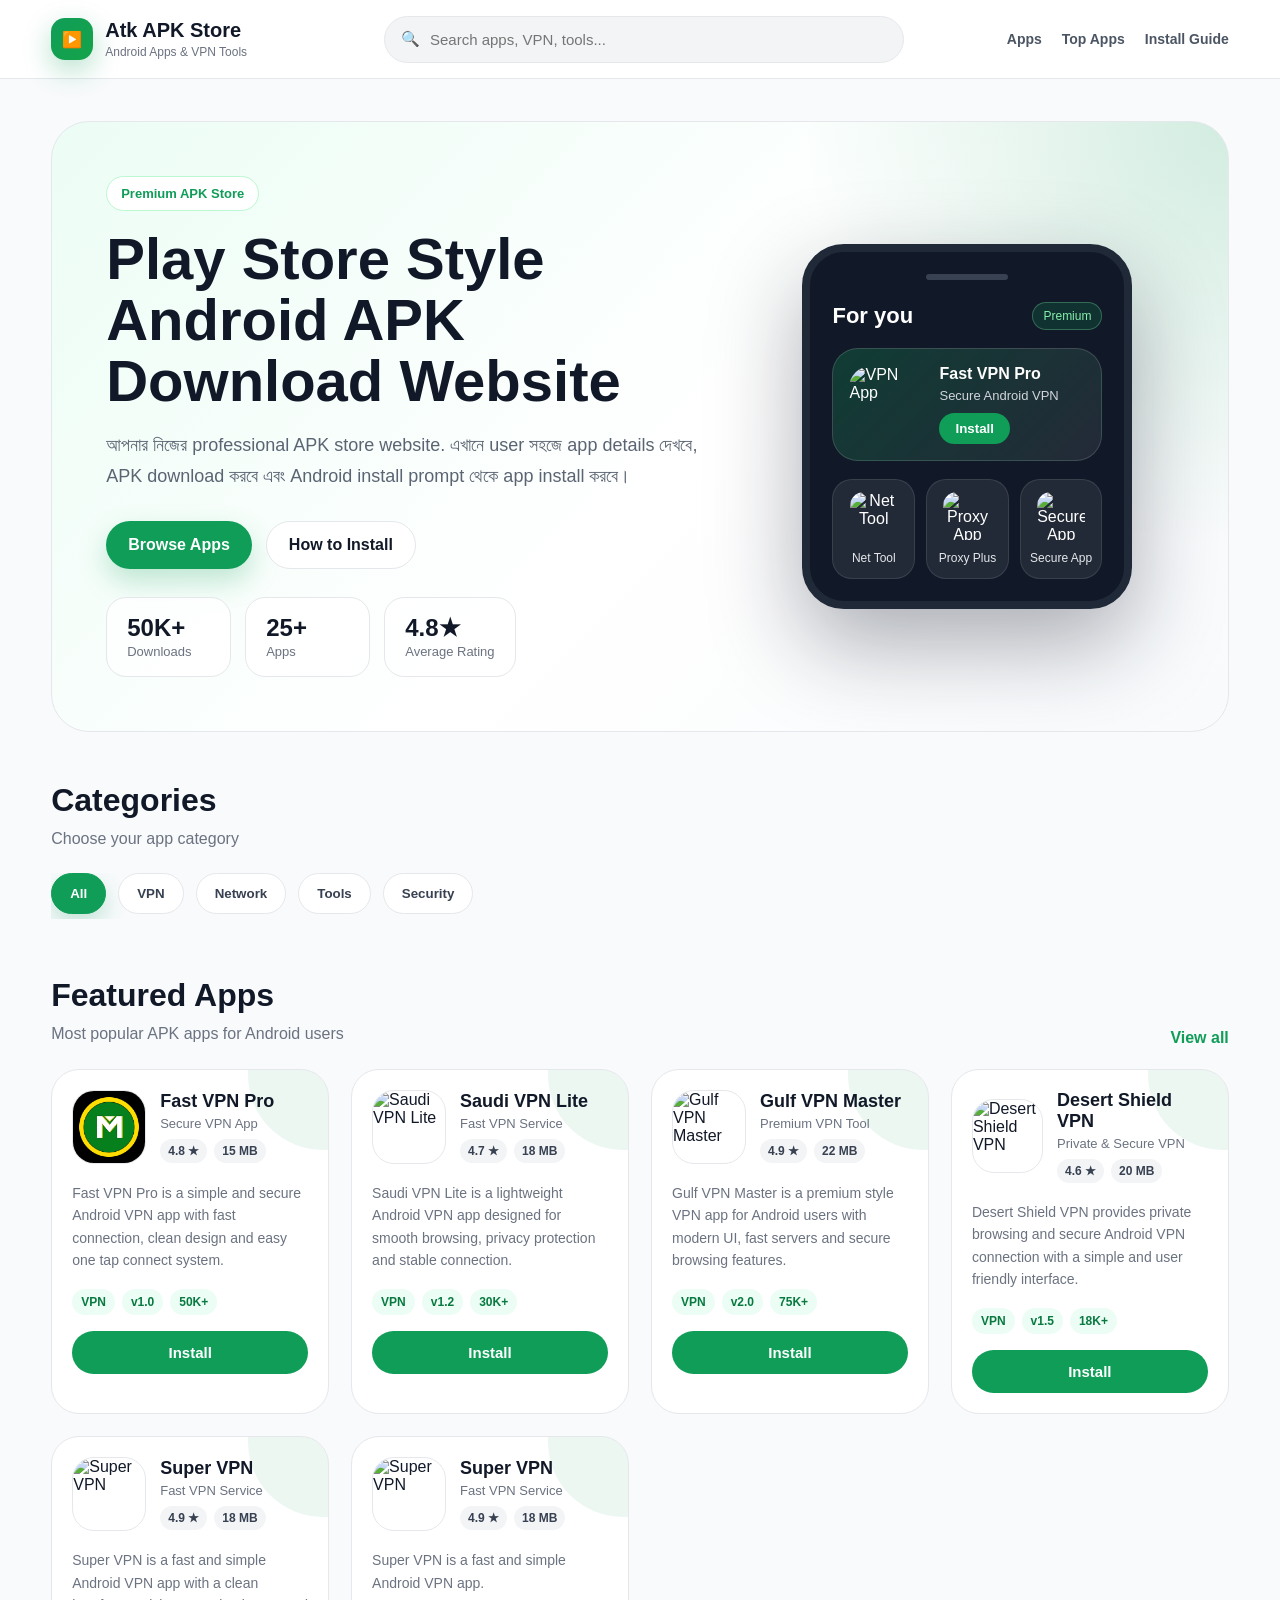
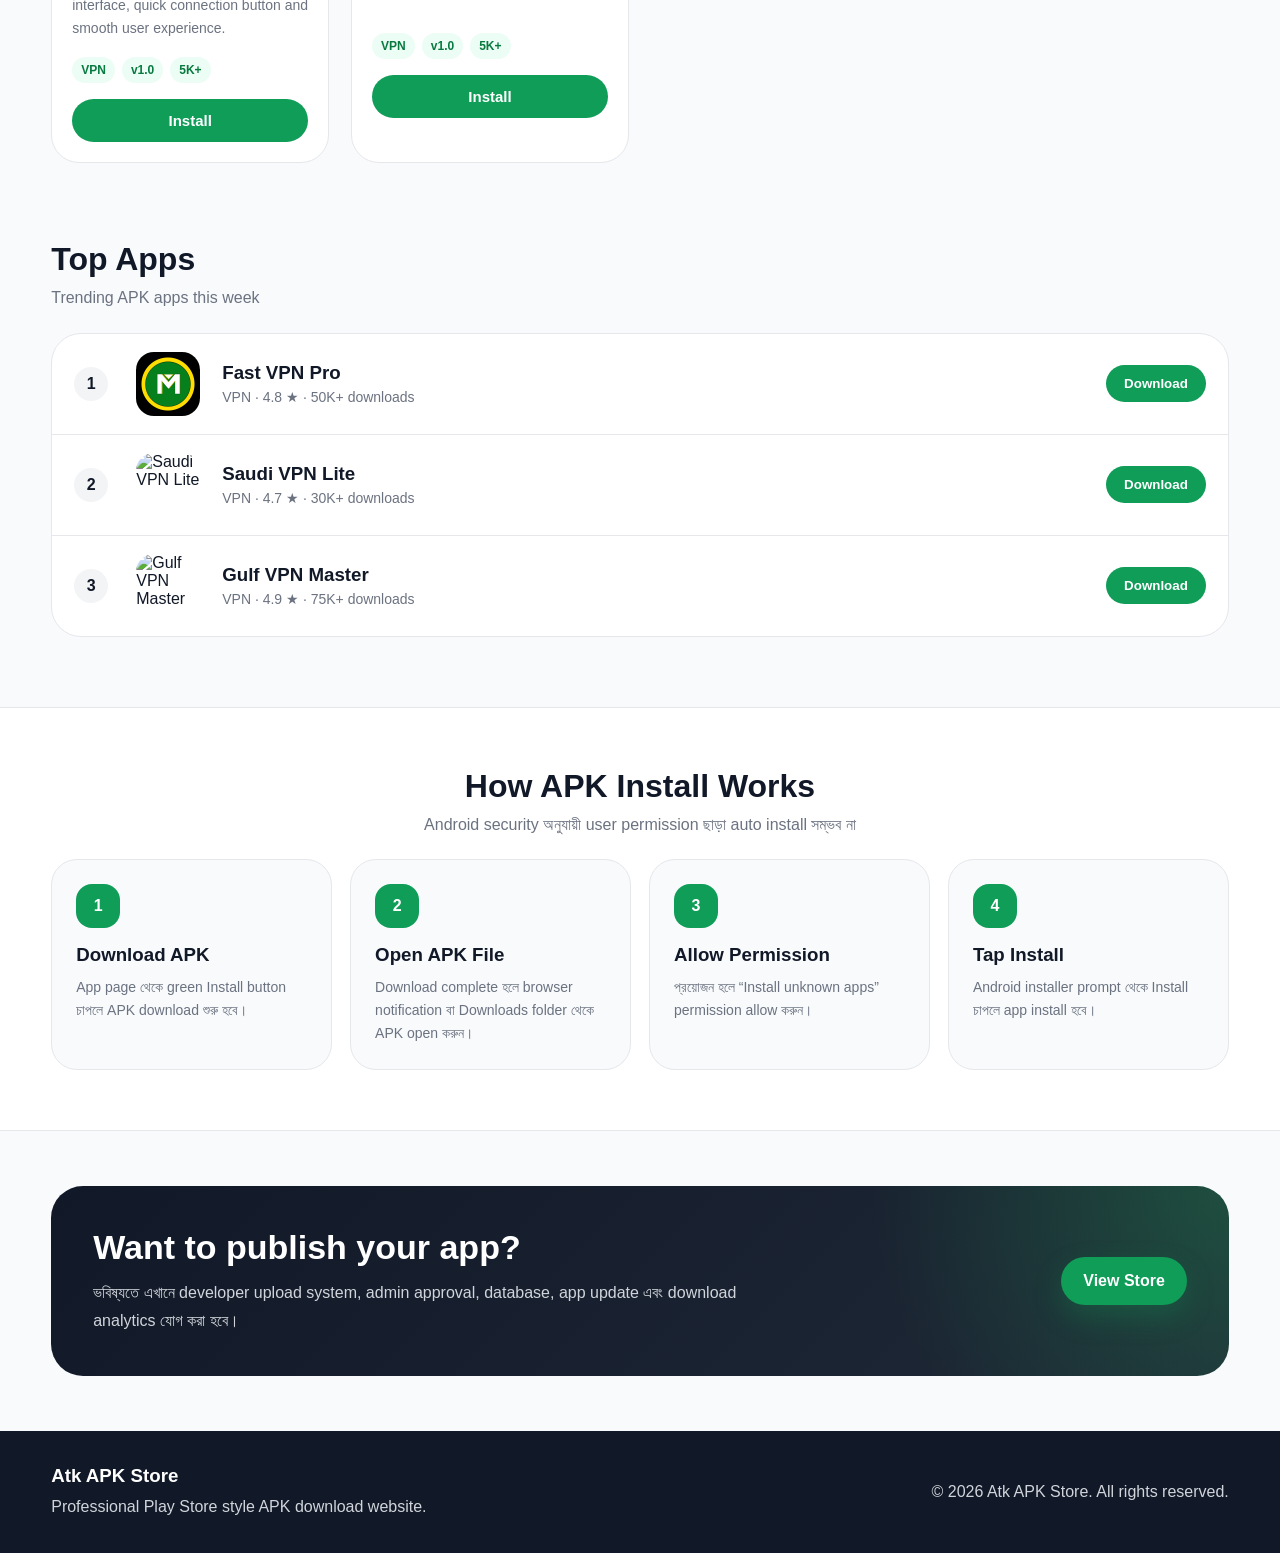
==== index.html @ a3c6aa22 "Add files via upload" ====
<!DOCTYPE html>
<html lang="bn">
<head>
  <meta charset="UTF-8" />
  <meta name="viewport" content="width=device-width, initial-scale=1.0" />

  <title>Atk APK Store - Play Store Style APK Download Website</title>

  <meta name="description" content="Download Android APK apps and VPN tools from Atk APK Store. Play Store style APK download website." />

  <link rel="stylesheet" href="style.css" />
</head>
<body>

  <!-- ================= HEADER ================= -->
  <header class="main-header">
    <div class="container header-inner">

      <a href="index.html" class="brand">
        <div class="brand-icon">
          <span>▶️</span>
        </div>
        <div>
          <h1>Atk APK Store</h1>
          <p>Android Apps & VPN Tools</p>
        </div>
      </a>

      <div class="search-area">
        <span class="search-icon">🔍</span>
        <input 
          type="text" 
          id="searchInput" 
          placeholder="Search apps, VPN, tools..."
          onkeyup="searchApps()"
        />
      </div>

      <nav class="top-menu">
        <a href="#apps">Apps</a>
        <a href="#top">Top Apps</a>
        <a href="#guide">Install Guide</a>
      </nav>

    </div>
  </header>

  <!-- ================= MOBILE SEARCH ================= -->
  <section class="mobile-search">
    <div class="container">
      <div class="search-area mobile-only-search">
        <span class="search-icon">🔍</span>
        <input 
          type="text" 
          id="mobileSearchInput" 
          placeholder="Search apps..."
          onkeyup="mobileSearchApps()"
        />
      </div>
    </div>
  </section>

  <!-- ================= HERO ================= -->
  <section class="hero-section">
    <div class="container hero-grid">

      <div class="hero-left">
        <div class="hero-badge">
          <span>Premium APK Store</span>
        </div>

        <h2>Play Store Style Android APK Download Website</h2>

        <p>
          আপনার নিজের professional APK store website. এখানে user সহজে app details দেখবে,
          APK download করবে এবং Android install prompt থেকে app install করবে।
        </p>

        <div class="hero-buttons">
          <a href="#apps" class="primary-btn">Browse Apps</a>
          <a href="#guide" class="secondary-btn">How to Install</a>
        </div>

        <div class="hero-stats">
          <div>
            <strong>50K+</strong>
            <span>Downloads</span>
          </div>
          <div>
            <strong>25+</strong>
            <span>Apps</span>
          </div>
          <div>
            <strong>4.8★</strong>
            <span>Average Rating</span>
          </div>
        </div>

        
      </div>
      

      <div class="hero-right">
        <div class="phone-preview">

          <div class="phone-top-line"></div>

          <div class="phone-store-title">
            <h3>For you</h3>
            <span>Premium</span>
          </div>

          <div class="phone-feature-card">
            <img src="images/apps/fast-vpn-pro/icon.png" alt="VPN App" />
            <div>
              <h4>Fast VPN Pro</h4>
              <p>Secure Android VPN</p>
              <button>Install</button>
            </div>
          </div>

          <div class="phone-mini-list">
            <div>
              <img src="images/apps/net-tool-pro/icon.png" alt="Net Tool" />
              <span>Net Tool</span>
            </div>

            <div>
              <img src="images/apps/proxy-plus/icon.png" alt="Proxy App" />
              <span>Proxy Plus</span>
            </div>

            <div>
              <img src="images/apps/secure-browser/icon.png" alt="Secure App" />
              <span>Secure App</span>
            </div>
          </div>

        </div>
      </div>

    </div>
  </section>





  
  <!-- ================= CATEGORY TABS ================= -->
  <section class="category-section">
    <div class="container">

      <div class="section-heading">
        <div>
          <h2>Categories</h2>
          <p>Choose your app category</p>
        </div>
      </div>

      

      <div class="category-tabs">
        <button class="category-btn active" onclick="filterCategory('all', this)">All</button>
        <button class="category-btn" onclick="filterCategory('VPN', this)">VPN</button>
        <button class="category-btn" onclick="filterCategory('Network', this)">Network</button>
        <button class="category-btn" onclick="filterCategory('Tools', this)">Tools</button>
        <button class="category-btn" onclick="filterCategory('Security', this)">Security</button>
      </div>
    </div>
  </section>

  <!-- ================= FEATURED APPS ================= -->
  <section class="apps-section" id="apps">
    <div class="container">

      <div class="section-heading">
        <div>
          <h2>Featured Apps</h2>
          <p>Most popular APK apps for Android users</p>
        </div>

        <a href="#top" class="view-all">View all</a>
      </div>

      <div class="apps-grid" id="appGrid">
        <!-- apps.json থেকে app card auto load হবে -->
      </div>

    </div>
  </section>

  <!-- ================= TOP APPS ================= -->
  <section class="top-apps-section" id="top">
    <div class="container">

      <div class="section-heading">
        <div>
          <h2>Top Apps</h2>
          <p>Trending APK apps this week</p>
        </div>
      </div>

      <div class="top-list" id="topList">
        <!-- apps.json থেকে top apps auto load হবে -->
      </div>

    </div>
  </section>

  <!-- ================= INSTALL GUIDE ================= -->
  <section class="install-guide-section" id="guide">
    <div class="container">

      <div class="section-heading center-heading">
        <div>
          <h2>How APK Install Works</h2>
          <p>Android security অনুযায়ী user permission ছাড়া auto install সম্ভব না</p>
        </div>
      </div>

      <div class="guide-grid">

        <div class="guide-card">
          <div class="guide-number">1</div>
          <h3>Download APK</h3>
          <p>App page থেকে green Install button চাপলে APK download শুরু হবে।</p>
        </div>

        <div class="guide-card">
          <div class="guide-number">2</div>
          <h3>Open APK File</h3>
          <p>Download complete হলে browser notification বা Downloads folder থেকে APK open করুন।</p>
        </div>

        <div class="guide-card">
          <div class="guide-number">3</div>
          <h3>Allow Permission</h3>
          <p>প্রয়োজন হলে “Install unknown apps” permission allow করুন।</p>
        </div>

        <div class="guide-card">
          <div class="guide-number">4</div>
          <h3>Tap Install</h3>
          <p>Android installer prompt থেকে Install চাপলে app install হবে।</p>
        </div>

      </div>

    </div>
  </section>

  <!-- ================= DEVELOPER CTA ================= -->
  <section class="developer-section">
    <div class="container developer-card">
      <div>
        <h2>Want to publish your app?</h2>
        <p>
          ভবিষ্যতে এখানে developer upload system, admin approval, database,
          app update এবং download analytics যোগ করা হবে।
        </p>
      </div>

      <a href="#apps" class="primary-btn">View Store</a>
    </div>
  </section>

  <!-- ================= APP DETAILS MODAL ================= -->
  <div class="modal-overlay" id="appModal">
    <div class="modal-box">

      <button class="modal-close" onclick="closeAppModal()">×</button>

      <div class="modal-app-head">
        <img id="modalIcon" src="" alt="App Icon" />

        <div>
          <h2 id="modalName">App Name</h2>
          <p id="modalCategory">Category</p>
          <span class="verified">Verified APK</span>
        </div>
      </div>

      <div class="modal-stats">
        <div>
          <strong id="modalRating">4.8</strong>
          <span>Rating</span>
        </div>

        <div>
          <strong id="modalSize">15 MB</strong>
          <span>Size</span>
        </div>

        <div>
          <strong id="modalDownloads">50K+</strong>
          <span>Downloads</span>
        </div>
      </div>

      <button class="modal-install-btn" id="modalDownloadBtn" onclick="downloadAPK()">
        Download APK
      </button>


      <div class="screenshot-row" id="modalScreenshots">
        <!-- app screenshots auto load হবে -->
      </div>

      <div class="about-app">
        <h3>About this app</h3>
        <p id="modalDescription">
          App description will appear here.
        </p>
      </div>

      <div class="version-box">
        <h3>What's new</h3>
        <p id="modalVersion">Version details</p>
      </div>

      
      <p class="install-note">
        Download complete হলে APK file open করুন। Android install prompt আসবে।
        User permission ছাড়া auto install সম্ভব নয়।
      </p>

    </div>
  </div>

  <!-- ================= FOOTER ================= -->
  <footer class="footer">
    <div class="container footer-inner">
      <div>
        <h3>Atk APK Store</h3>
        <p>Professional Play Store style APK download website.</p>
      </div>

      <p>© 2026 Atk APK Store. All rights reserved.</p>
    </div>
  </footer>

  <script src="script.js"></script>
</body>
</html>
---- style.css ----
/* ================= RESET ================= */

* {
  margin: 0;
  padding: 0;
  box-sizing: border-box;
}

html {
  scroll-behavior: smooth;
}

body {
  font-family: Arial, Helvetica, sans-serif;
  background: #f8fafc;
  color: #111827;
}

a {
  text-decoration: none;
  color: inherit;
}

button {
  font-family: inherit;
}

img {
  max-width: 100%;
  display: block;
}

.container {
  width: min(1180px, 92%);
  margin: auto;
}

/* ================= HEADER ================= */

.main-header {
  background: rgba(255, 255, 255, 0.96);
  border-bottom: 1px solid #e5e7eb;
  position: sticky;
  top: 0;
  z-index: 100;
  backdrop-filter: blur(14px);
}

.header-inner {
  min-height: 78px;
  display: flex;
  align-items: center;
  gap: 22px;
  justify-content: space-between;
}

.brand {
  display: flex;
  align-items: center;
  gap: 12px;
  min-width: 230px;
}

.brand-icon {
  width: 42px;
  height: 42px;
  background: linear-gradient(135deg, #0f9d58, #16a34a);
  border-radius: 14px;
  color: white;
  display: grid;
  place-items: center;
  font-weight: 900;
  box-shadow: 0 10px 28px rgba(15, 157, 88, 0.3);
}

.brand h1 {
  font-size: 20px;
  line-height: 1;
}

.brand p {
  color: #6b7280;
  font-size: 12px;
  margin-top: 5px;
}

.search-area {
  flex: 1;
  max-width: 520px;
  background: #f3f4f6;
  border: 1px solid #e5e7eb;
  border-radius: 999px;
  display: flex;
  align-items: center;
  gap: 10px;
  padding: 0 16px;
  transition: 0.25s;
}

.search-area:focus-within {
  background: white;
  border-color: #0f9d58;
  box-shadow: 0 0 0 4px rgba(15, 157, 88, 0.12);
}

.search-icon {
  color: #6b7280;
  font-size: 15px;
}

.search-area input {
  width: 100%;
  border: none;
  background: transparent;
  outline: none;
  padding: 14px 0;
  font-size: 15px;
}

.top-menu {
  display: flex;
  align-items: center;
  gap: 20px;
}

.top-menu a {
  color: #4b5563;
  font-weight: 700;
  font-size: 14px;
}

.top-menu a:hover {
  color: #0f9d58;
}

/* ================= MOBILE SEARCH ================= */

.mobile-search {
  display: none;
  padding: 14px 0 0;
}

.mobile-only-search {
  max-width: 100%;
}

/* ================= HERO ================= */

.hero-section {
  padding: 42px 0 30px;
}

.hero-grid {
  background:
    radial-gradient(circle at top right, rgba(15, 157, 88, 0.18), transparent 32%),
    linear-gradient(135deg, #ecfdf5, #ffffff 55%, #f8fafc);
  border: 1px solid #e5e7eb;
  border-radius: 38px;
  padding: 54px;
  display: grid;
  grid-template-columns: 1.2fr 0.8fr;
  gap: 36px;
  align-items: center;
  overflow: hidden;
}

.hero-badge {
  display: inline-flex;
  background: white;
  border: 1px solid #bbf7d0;
  color: #0f9d58;
  padding: 9px 14px;
  border-radius: 999px;
  font-weight: 800;
  font-size: 13px;
  margin-bottom: 18px;
}

.hero-left h2 {
  font-size: clamp(36px, 5vw, 58px);
  line-height: 1.05;
  margin-bottom: 18px;
  max-width: 720px;
}

.hero-left p {
  color: #5b6472;
  font-size: 18px;
  line-height: 1.75;
  max-width: 690px;
}

.hero-buttons {
  display: flex;
  gap: 14px;
  margin: 28px 0;
  flex-wrap: wrap;
}

.primary-btn,
.secondary-btn {
  display: inline-flex;
  align-items: center;
  justify-content: center;
  min-height: 48px;
  padding: 0 22px;
  border-radius: 999px;
  font-weight: 800;
  transition: 0.25s;
}

.primary-btn {
  background: #0f9d58;
  color: white;
  box-shadow: 0 12px 28px rgba(15, 157, 88, 0.25);
}

.primary-btn:hover {
  background: #087a40;
  transform: translateY(-2px);
}

.secondary-btn {
  background: white;
  color: #111827;
  border: 1px solid #e5e7eb;
}

.secondary-btn:hover {
  border-color: #0f9d58;
  color: #0f9d58;
}

.hero-stats {
  display: flex;
  gap: 14px;
  flex-wrap: wrap;
}

.hero-stats div {
  background: rgba(255, 255, 255, 0.8);
  border: 1px solid #e5e7eb;
  border-radius: 20px;
  padding: 16px 20px;
  min-width: 125px;
}

.hero-stats strong {
  display: block;
  font-size: 24px;
  color: #111827;
}

.hero-stats span {
  color: #6b7280;
  font-size: 13px;
}

/* ================= PHONE PREVIEW ================= */

.hero-right {
  display: flex;
  justify-content: center;
}

.phone-preview {
  width: 330px;
  background: #111827;
  border-radius: 42px;
  padding: 22px;
  color: white;
  box-shadow: 0 35px 90px rgba(17, 24, 39, 0.35);
  border: 8px solid #1f2937;
}

.phone-top-line {
  width: 82px;
  height: 6px;
  border-radius: 999px;
  background: #374151;
  margin: 0 auto 22px;
}

.phone-store-title {
  display: flex;
  justify-content: space-between;
  align-items: center;
  margin-bottom: 18px;
}

.phone-store-title h3 {
  font-size: 22px;
}

.phone-store-title span {
  background: rgba(15, 157, 88, 0.2);
  color: #86efac;
  border: 1px solid rgba(134, 239, 172, 0.3);
  padding: 6px 10px;
  border-radius: 999px;
  font-size: 12px;
}

.phone-feature-card {
  background: linear-gradient(135deg, rgba(15, 157, 88, 0.28), rgba(255,255,255,0.08));
  border: 1px solid rgba(255,255,255,0.14);
  border-radius: 26px;
  padding: 16px;
  display: flex;
  align-items: center;
  gap: 14px;
  margin-bottom: 18px;
}

.phone-feature-card img {
  width: 76px;
  height: 76px;
  border-radius: 22px;
  object-fit: cover;
}

.phone-feature-card h4 {
  margin-bottom: 5px;
}

.phone-feature-card p {
  color: #d1d5db;
  font-size: 13px;
  margin-bottom: 10px;
}

.phone-feature-card button {
  background: #0f9d58;
  color: white;
  border: none;
  border-radius: 999px;
  padding: 8px 16px;
  font-weight: 800;
}

.phone-mini-list {
  display: grid;
  grid-template-columns: repeat(3, 1fr);
  gap: 11px;
}

.phone-mini-list div {
  background: rgba(255,255,255,0.08);
  border: 1px solid rgba(255,255,255,0.1);
  padding: 12px 8px;
  border-radius: 20px;
  text-align: center;
}

.phone-mini-list img {
  width: 48px;
  height: 48px;
  margin: 0 auto 8px;
  border-radius: 14px;
  object-fit: cover;
}

.phone-mini-list span {
  font-size: 12px;
  color: #e5e7eb;
}

/* ================= SECTION HEADING ================= */

.section-heading {
  display: flex;
  justify-content: space-between;
  align-items: end;
  gap: 20px;
  margin-bottom: 22px;
}

.section-heading h2 {
  font-size: 32px;
  margin-bottom: 7px;
}

.section-heading p {
  color: #6b7280;
  line-height: 1.6;
}

.center-heading {
  justify-content: center;
  text-align: center;
}

.view-all {
  color: #0f9d58;
  font-weight: 800;
}

/* ================= CATEGORY ================= */

.category-section {
  padding: 20px 0;
}

.category-tabs {
  display: flex;
  gap: 12px;
  overflow-x: auto;
  padding-bottom: 5px;
}

.category-btn {
  border: 1px solid #e5e7eb;
  background: white;
  color: #374151;
  padding: 12px 18px;
  border-radius: 999px;
  font-weight: 800;
  cursor: pointer;
  white-space: nowrap;
  transition: 0.25s;
}

.category-btn:hover,
.category-btn.active {
  background: #0f9d58;
  color: white;
  border-color: #0f9d58;
  box-shadow: 0 10px 22px rgba(15, 157, 88, 0.22);
}

/* ================= APP GRID ================= */

.apps-section {
  padding: 38px 0;
}

.apps-grid {
  display: grid;
  grid-template-columns: repeat(4, 1fr);
  gap: 22px;
}

.app-card {
  background: white;
  border: 1px solid #e5e7eb;
  border-radius: 28px;
  padding: 20px;
  transition: 0.25s;
  position: relative;
  overflow: hidden;
}

.app-card::before {
  content: "";
  position: absolute;
  top: -70px;
  right: -70px;
  width: 150px;
  height: 150px;
  background: rgba(15, 157, 88, 0.08);
  border-radius: 50%;
}

.app-card:hover {
  transform: translateY(-6px);
  box-shadow: 0 20px 45px rgba(15, 23, 42, 0.09);
  border-color: rgba(15, 157, 88, 0.28);
}

.app-top {
  display: flex;
  gap: 14px;
  align-items: center;
  position: relative;
  z-index: 1;
}

.app-top img {
  width: 74px;
  height: 74px;
  border-radius: 22px;
  border: 1px solid #e5e7eb;
  object-fit: cover;
}

.app-basic h3 {
  font-size: 18px;
  margin-bottom: 4px;
}

.app-basic p {
  color: #6b7280;
  font-size: 13px;
  margin-bottom: 8px;
}

.rating-row {
  display: flex;
  gap: 7px;
  flex-wrap: wrap;
}

.rating-row span {
  background: #f3f4f6;
  color: #374151;
  padding: 5px 8px;
  border-radius: 999px;
  font-size: 12px;
  font-weight: 700;
}

.app-desc {
  color: #6b7280;
  font-size: 14px;
  line-height: 1.6;
  margin: 18px 0;
  min-height: 66px;
  position: relative;
  z-index: 1;
}

.app-tags {
  display: flex;
  gap: 7px;
  flex-wrap: wrap;
  margin-bottom: 16px;
  position: relative;
  z-index: 1;
}

.app-tags span {
  background: #ecfdf5;
  color: #087a40;
  padding: 6px 9px;
  border-radius: 999px;
  font-size: 12px;
  font-weight: 800;
}

.install-btn {
  width: 100%;
  border: none;
  background: #0f9d58;
  color: white;
  border-radius: 999px;
  padding: 13px;
  cursor: pointer;
  font-weight: 900;
  font-size: 15px;
  position: relative;
  z-index: 1;
  transition: 0.25s;
}

.install-btn:hover {
  background: #087a40;
}

/* ================= TOP APPS ================= */

.top-apps-section {
  padding: 40px 0;
}

.top-list {
  background: white;
  border: 1px solid #e5e7eb;
  border-radius: 30px;
  overflow: hidden;
}

.top-item {
  display: grid;
  grid-template-columns: 46px 70px 1fr auto;
  align-items: center;
  gap: 16px;
  padding: 18px 22px;
  border-bottom: 1px solid #e5e7eb;
}

.top-item:last-child {
  border-bottom: none;
}

.rank {
  width: 34px;
  height: 34px;
  background: #f3f4f6;
  color: #111827;
  border-radius: 50%;
  display: grid;
  place-items: center;
  font-weight: 900;
}

.top-item img {
  width: 64px;
  height: 64px;
  border-radius: 18px;
  object-fit: cover;
}

.top-item h3 {
  margin-bottom: 5px;
}

.top-item p {
  color: #6b7280;
  font-size: 14px;
}

.top-item button {
  border: none;
  background: #0f9d58;
  color: white;
  border-radius: 999px;
  padding: 11px 18px;
  font-weight: 900;
  cursor: pointer;
}

.top-item button:hover {
  background: #087a40;
}

/* ================= INSTALL GUIDE ================= */

.install-guide-section {
  padding: 60px 0;
  background: white;
  border-top: 1px solid #e5e7eb;
  border-bottom: 1px solid #e5e7eb;
  margin-top: 30px;
}

.guide-grid {
  display: grid;
  grid-template-columns: repeat(4, 1fr);
  gap: 18px;
}

.guide-card {
  background: #f8fafc;
  border: 1px solid #e5e7eb;
  border-radius: 26px;
  padding: 24px;
  transition: 0.25s;
}

.guide-card:hover {
  transform: translateY(-4px);
  box-shadow: 0 15px 34px rgba(15, 23, 42, 0.07);
}

.guide-number {
  width: 44px;
  height: 44px;
  background: #0f9d58;
  color: white;
  border-radius: 16px;
  display: grid;
  place-items: center;
  font-weight: 900;
  margin-bottom: 16px;
}

.guide-card h3 {
  margin-bottom: 10px;
}

.guide-card p {
  color: #6b7280;
  line-height: 1.65;
  font-size: 14px;
}

/* ================= DEVELOPER ================= */

.developer-section {
  padding: 55px 0;
}

.developer-card {
  background:
    radial-gradient(circle at top right, rgba(34, 197, 94, 0.25), transparent 30%),
    linear-gradient(135deg, #111827, #1f2937);
  color: white;
  border-radius: 32px;
  padding: 42px;
  display: flex;
  justify-content: space-between;
  gap: 24px;
  align-items: center;
}

.developer-card h2 {
  font-size: 34px;
  margin-bottom: 12px;
}

.developer-card p {
  color: #d1d5db;
  line-height: 1.7;
  max-width: 700px;
}

/* ================= MODAL ================= */

.modal-overlay {
  position: fixed;
  inset: 0;
  background: rgba(15, 23, 42, 0.68);
  display: none;
  justify-content: center;
  align-items: center;
  z-index: 999;
  padding: 18px;
}

.modal-overlay.active {
  display: flex;
}

.modal-box {
  background: white;
  width: min(720px, 100%);
  max-height: 92vh;
  overflow-y: auto;
  border-radius: 32px;
  padding: 28px;
  position: relative;
  animation: modalPop 0.25s ease;
}

@keyframes modalPop {
  from {
    transform: scale(0.96) translateY(10px);
    opacity: 0;
  }
  to {
    transform: scale(1) translateY(0);
    opacity: 1;
  }
}

.modal-close {
  position: absolute;
  right: 22px;
  top: 20px;
  width: 40px;
  height: 40px;
  border: none;
  background: #f3f4f6;
  border-radius: 50%;
  cursor: pointer;
  font-size: 24px;
  color: #111827;
}

.modal-close:hover {
  background: #e5e7eb;
}

.modal-app-head {
  display: flex;
  align-items: center;
  gap: 18px;
  padding-right: 45px;
}

.modal-app-head img {
  width: 105px;
  height: 105px;
  border-radius: 28px;
  border: 1px solid #e5e7eb;
  object-fit: cover;
}

.modal-app-head h2 {
  font-size: 30px;
  margin-bottom: 6px;
}

.modal-app-head p {
  color: #6b7280;
  margin-bottom: 9px;
}

.verified {
  background: #ecfdf5;
  color: #087a40;
  padding: 6px 10px;
  border-radius: 999px;
  font-size: 12px;
  font-weight: 900;
}

.modal-stats {
  display: grid;
  grid-template-columns: repeat(3, 1fr);
  border: 1px solid #e5e7eb;
  border-radius: 24px;
  margin: 24px 0;
  overflow: hidden;
}

.modal-stats div {
  padding: 18px;
  text-align: center;
  border-right: 1px solid #e5e7eb;
}

.modal-stats div:last-child {
  border-right: none;
}

.modal-stats strong {
  display: block;
  font-size: 22px;
  margin-bottom: 5px;
}

.modal-stats span {
  color: #6b7280;
  font-size: 13px;
}

.screenshot-row {
  display: grid;
  grid-template-columns: repeat(3, 1fr);
  gap: 13px;
  margin-bottom: 24px;
}

.screenshot-card {
  min-height: 120px;
  background:
    linear-gradient(135deg, rgba(15, 157, 88, 0.2), rgba(37, 99, 235, 0.12)),
    #f8fafc;
  border: 1px solid #e5e7eb;
  border-radius: 22px;
  display: grid;
  place-items: center;
  color: #4b5563;
  font-weight: 800;
  text-align: center;
  padding: 12px;
}

.screenshot-card.image-card {
  padding: 0;
  overflow: hidden;
  background: #f8fafc;
}

.screenshot-card.image-card img {
  width: 100%;
  height: 180px;
  object-fit: cover;
  border-radius: 22px;
}

.about-app,
.version-box {
  margin-bottom: 20px;
}

.about-app h3,
.version-box h3 {
  margin-bottom: 8px;
}

.about-app p,
.version-box p {
  color: #5b6472;
  line-height: 1.7;
}

.modal-install-btn {
  width: 100%;
  border: none;
  background: #0f9d58;
  color: white;
  padding: 16px;
  border-radius: 999px;
  font-size: 17px;
  font-weight: 900;
  cursor: pointer;
  transition: 0.25s;
}

.modal-install-btn:hover {
  background: #087a40;
}

.install-note {
  margin-top: 14px;
  background: #fff7ed;
  border: 1px solid #fed7aa;
  color: #9a3412;
  padding: 13px;
  border-radius: 18px;
  line-height: 1.6;
  font-size: 14px;
}

/* ================= FOOTER ================= */

.footer {
  background: #111827;
  color: white;
  padding: 34px 0;
}

.footer-inner {
  display: flex;
  justify-content: space-between;
  gap: 20px;
  align-items: center;
}

.footer h3 {
  margin-bottom: 7px;
}

.footer p {
  color: #d1d5db;
  line-height: 1.6;
}

/* ================= HIDE SEARCH RESULT ================= */

.app-card.hidden {
  display: none;
}

/* ================= RESPONSIVE ================= */

@media (max-width: 1050px) {
  .apps-grid {
    grid-template-columns: repeat(2, 1fr);
  }

  .guide-grid {
    grid-template-columns: repeat(2, 1fr);
  }

  .hero-grid {
    grid-template-columns: 1fr;
  }

  .hero-right {
    margin-top: 10px;
  }

  .top-menu {
    display: none;
  }
}

@media (max-width: 760px) {
  .header-inner {
    min-height: auto;
    padding: 14px 0;
  }

  .brand {
    min-width: auto;
  }

  .brand h1 {
    font-size: 18px;
  }

  .brand p {
    display: none;
  }

  .main-header .search-area {
    display: none;
  }

  .mobile-search {
    display: block;
  }

  .hero-section {
    padding-top: 20px;
  }

  .hero-grid {
    padding: 30px 20px;
    border-radius: 26px;
  }

  .hero-left h2 {
    font-size: 34px;
  }

  .hero-left p {
    font-size: 16px;
  }

  .hero-stats {
    display: grid;
    grid-template-columns: repeat(3, 1fr);
  }

  .hero-stats div {
    min-width: 0;
    padding: 13px 10px;
    text-align: center;
  }

  .hero-stats strong {
    font-size: 20px;
  }

  .phone-preview {
    width: 100%;
    max-width: 330px;
  }

  .section-heading {
    align-items: flex-start;
    flex-direction: column;
  }

  .section-heading h2 {
    font-size: 27px;
  }

  .apps-grid {
    grid-template-columns: 1fr;
  }

  .top-item {
    grid-template-columns: 34px 54px 1fr;
  }

  .top-item img {
    width: 54px;
    height: 54px;
  }

  .top-item button {
    grid-column: 1 / -1;
    width: 100%;
  }

  .guide-grid {
    grid-template-columns: 1fr;
  }

  .developer-card {
    flex-direction: column;
    align-items: flex-start;
    padding: 30px 22px;
  }

  .developer-card h2 {
    font-size: 27px;
  }

  .modal-box {
    border-radius: 24px;
    padding: 22px;
  }

  .modal-app-head {
    align-items: flex-start;
  }

  .modal-app-head img {
    width: 82px;
    height: 82px;
    border-radius: 22px;
  }

  .modal-app-head h2 {
    font-size: 23px;
  }

  .modal-stats {
    grid-template-columns: 1fr;
  }

  .modal-stats div {
    border-right: none;
    border-bottom: 1px solid #e5e7eb;
  }

  .modal-stats div:last-child {
    border-bottom: none;
  }

  .screenshot-row {
    grid-template-columns: 1fr;
  }

  .screenshot-card.image-card img {
    height: auto;
    max-height: 420px;
    object-fit: contain;
    background: #f8fafc;
  }

  .footer-inner {
    flex-direction: column;
    text-align: center;
  }
}

@media (max-width: 420px) {
  .hero-buttons {
    flex-direction: column;
  }

  .primary-btn,
  .secondary-btn {
    width: 100%;
  }

  .hero-stats {
    grid-template-columns: 1fr;
  }

  .app-top {
    align-items: flex-start;
  }
}

/* ================= REAL SCREENSHOT SIZE FIX ================= */

.screenshot-row {
  display: flex;
  gap: 14px;
  overflow-x: auto;
  padding-bottom: 8px;
  align-items: flex-start;
}

.screenshot-card.image-card {
  width: 180px;
  min-width: 180px;
  height: auto;
  min-height: 0;
  padding: 0;
  overflow: hidden;
  background: transparent;
  border: none;
  border-radius: 18px;
}

.screenshot-card.image-card img {
  width: 100%;
  height: auto;
  display: block;
  object-fit: initial;
  border-radius: 18px;
  background: transparent;
}

/* Mobile screen */
@media (max-width: 760px) {
  .screenshot-card.image-card {
    width: 165px;
    min-width: 165px;
  }

  .screenshot-card.image-card img {
    width: 100%;
    height: auto;
  }
}



/* ================= MODAL STATS ONE LINE FIX ================= */

.modal-stats {
  grid-template-columns: repeat(3, 1fr) !important;
}

.modal-stats div {
  border-right: 1px solid #e5e7eb !important;
  border-bottom: none !important;
  padding: 14px 8px;
}

.modal-stats div:last-child {
  border-right: none !important;
  border-bottom: none !important;
}

.modal-stats strong {
  font-size: 20px;
}

.modal-stats span {
  font-size: 12px;
}

@media (max-width: 760px) {
  .modal-stats {
    grid-template-columns: repeat(3, 1fr) !important;
  }

  .modal-stats div {
    padding: 12px 6px;
    border-right: 1px solid #e5e7eb !important;
    border-bottom: none !important;
  }

  .modal-stats div:last-child {
    border-right: none !important;
  }

  .modal-stats strong {
    font-size: 18px;
  }

  .modal-stats span {
    font-size: 11px;
  }
}

/* ================= SCREENSHOT SEPARATE CARD STYLE ================= */

.screenshot-row {
  display: flex;
  gap: 16px;
  overflow-x: auto;
  padding: 8px 4px 16px;
  align-items: flex-start;
}

.screenshot-card.image-card {
  width: 180px;
  min-width: 180px;
  height: auto;
  min-height: 0;
  padding: 8px;
  background: #ffffff;
  border: 1px solid #e5e7eb;
  border-radius: 22px;
  overflow: hidden;
  box-shadow: 0 8px 22px rgba(15, 23, 42, 0.08);
}

.screenshot-card.image-card img {
  width: 100%;
  height: auto;
  display: block;
  object-fit: initial;
  border-radius: 16px;
  background: #f8fafc;
}

/* Mobile screenshot card */
@media (max-width: 760px) {
  .screenshot-row {
    gap: 14px;
    padding: 8px 2px 16px;
    overflow-x: auto;
  }

  .screenshot-card.image-card {
    width: 155px;
    min-width: 155px;
    padding: 7px;
    border-radius: 20px;
  }

  .screenshot-card.image-card img {
    border-radius: 14px;
  }
}
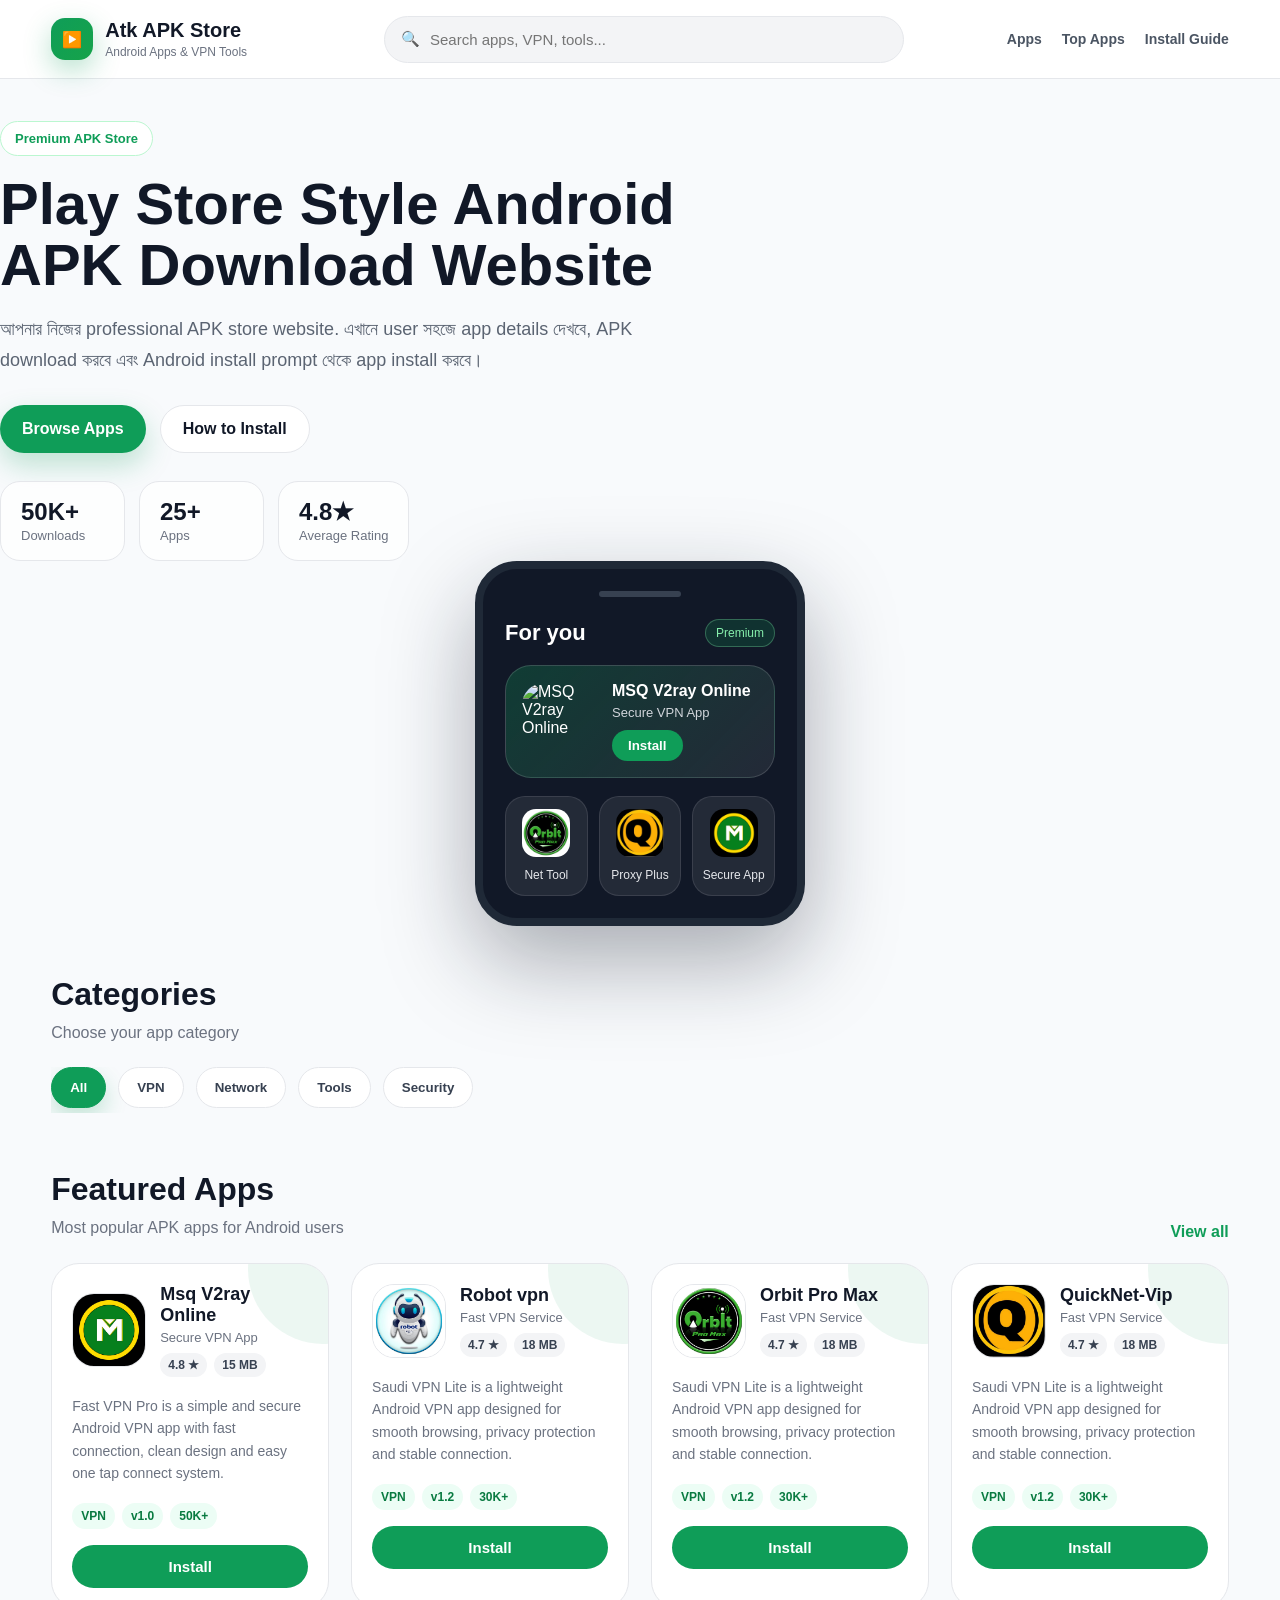
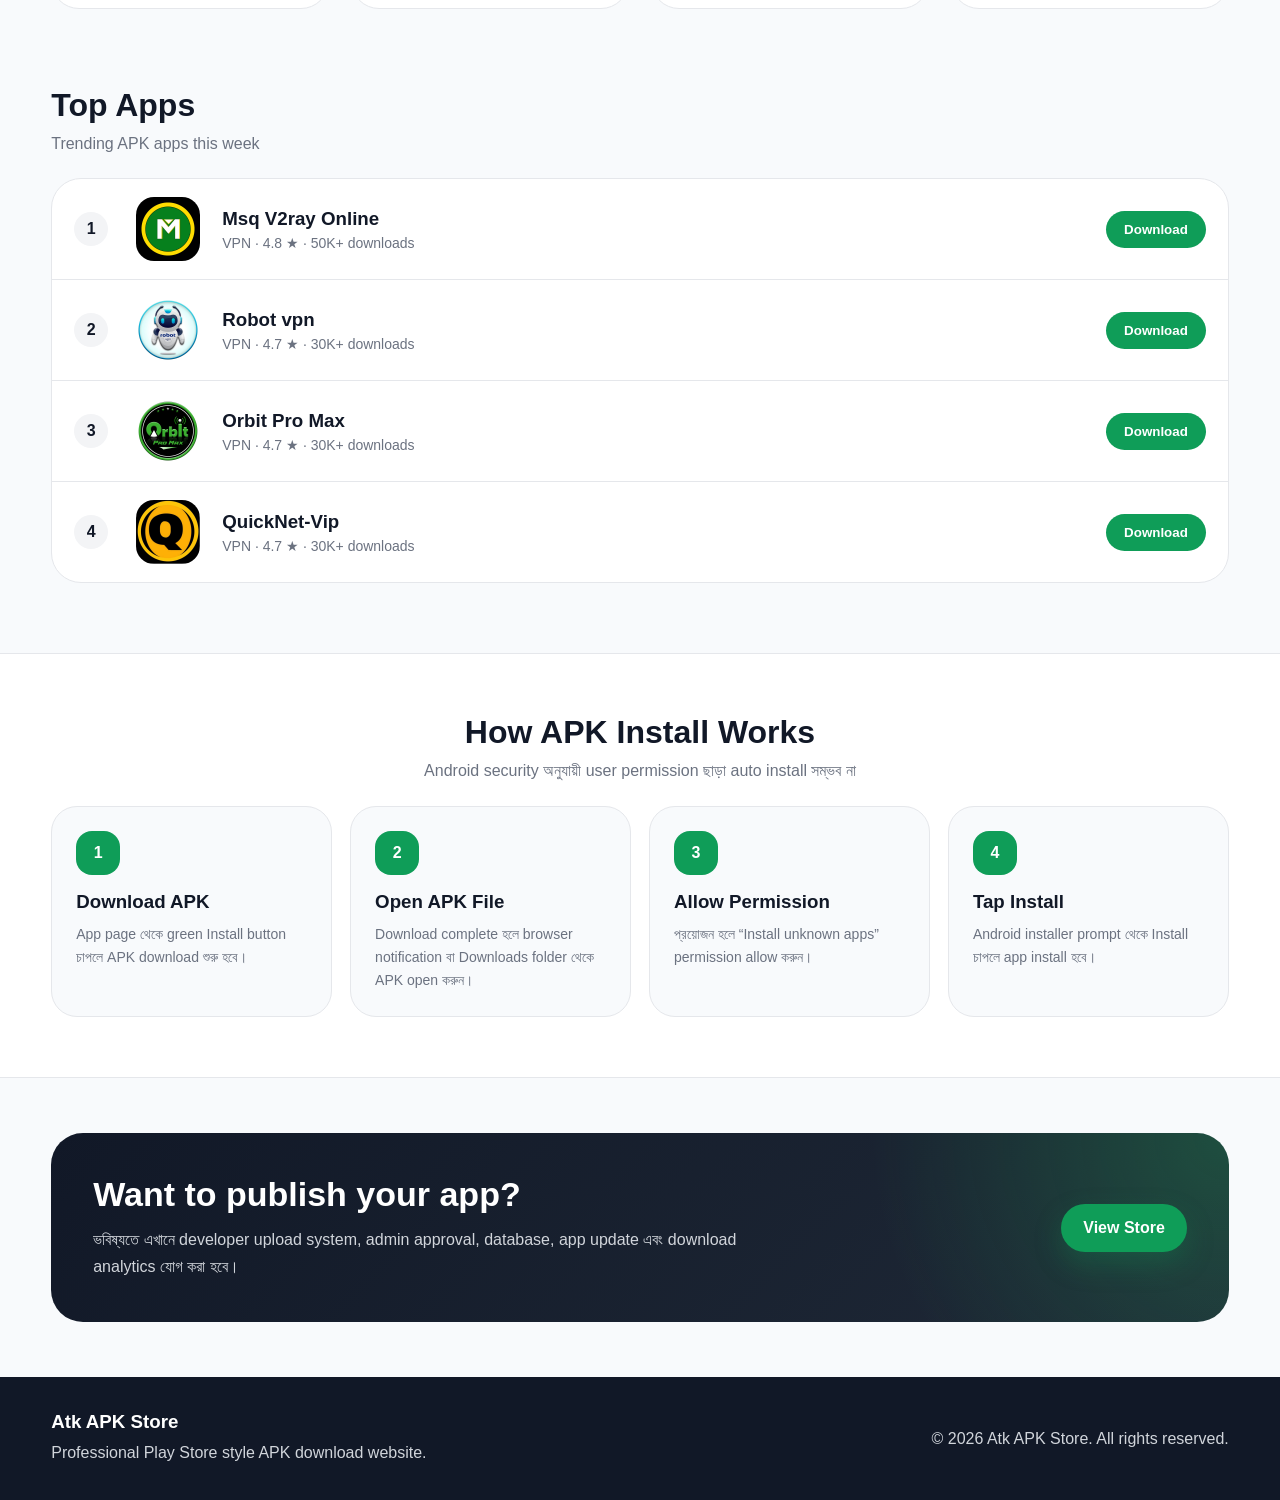
==== commit 2474b949: "Add files via upload" ====
--- a/index.html
+++ b/index.html
@@ -1,345 +1,14 @@
 <!DOCTYPE html>
 <html lang="bn">
 <head>
-  <meta charset="UTF-8" />
-  <meta name="viewport" content="width=device-width, initial-scale=1.0" />
-
-  <title>Atk APK Store - Play Store Style APK Download Website</title>
-
-  <meta name="description" content="Download Android APK apps and VPN tools from Atk APK Store. Play Store style APK download website." />
-
-  <link rel="stylesheet" href="style.css" />
+  <meta charset="UTF-8">
+  <meta name="viewport" content="width=device-width, initial-scale=1.0">
+  <title>ATK VPN Shop</title>
+  <meta http-equiv="refresh" content="0; url=atkstore.html">
 </head>
 <body>
-
-  <!-- ================= HEADER ================= -->
-  <header class="main-header">
-    <div class="container header-inner">
-
-      <a href="index.html" class="brand">
-        <div class="brand-icon">
-          <span>▶️</span>
-        </div>
-        <div>
-          <h1>Atk APK Store</h1>
-          <p>Android Apps & VPN Tools</p>
-        </div>
-      </a>
-
-      <div class="search-area">
-        <span class="search-icon">🔍</span>
-        <input 
-          type="text" 
-          id="searchInput" 
-          placeholder="Search apps, VPN, tools..."
-          onkeyup="searchApps()"
-        />
-      </div>
-
-      <nav class="top-menu">
-        <a href="#apps">Apps</a>
-        <a href="#top">Top Apps</a>
-        <a href="#guide">Install Guide</a>
-      </nav>
-
-    </div>
-  </header>
-
-  <!-- ================= MOBILE SEARCH ================= -->
-  <section class="mobile-search">
-    <div class="container">
-      <div class="search-area mobile-only-search">
-        <span class="search-icon">🔍</span>
-        <input 
-          type="text" 
-          id="mobileSearchInput" 
-          placeholder="Search apps..."
-          onkeyup="mobileSearchApps()"
-        />
-      </div>
-    </div>
-  </section>
-
-  <!-- ================= HERO ================= -->
-  <section class="hero-section">
-    <div class="container hero-grid">
-
-      <div class="hero-left">
-        <div class="hero-badge">
-          <span>Premium APK Store</span>
-        </div>
-
-        <h2>Play Store Style Android APK Download Website</h2>
-
-        <p>
-          আপনার নিজের professional APK store website. এখানে user সহজে app details দেখবে,
-          APK download করবে এবং Android install prompt থেকে app install করবে।
-        </p>
-
-        <div class="hero-buttons">
-          <a href="#apps" class="primary-btn">Browse Apps</a>
-          <a href="#guide" class="secondary-btn">How to Install</a>
-        </div>
-
-        <div class="hero-stats">
-          <div>
-            <strong>50K+</strong>
-            <span>Downloads</span>
-          </div>
-          <div>
-            <strong>25+</strong>
-            <span>Apps</span>
-          </div>
-          <div>
-            <strong>4.8★</strong>
-            <span>Average Rating</span>
-          </div>
-        </div>
-
-        
-      </div>
-      
-
-      <div class="hero-right">
-        <div class="phone-preview">
-
-          <div class="phone-top-line"></div>
-
-          <div class="phone-store-title">
-            <h3>For you</h3>
-            <span>Premium</span>
-          </div>
-
-          <div class="phone-feature-card">
-            <img src="images/apps/fast-vpn-pro/icon.png" alt="VPN App" />
-            <div>
-              <h4>Fast VPN Pro</h4>
-              <p>Secure Android VPN</p>
-              <button>Install</button>
-            </div>
-          </div>
-
-          <div class="phone-mini-list">
-            <div>
-              <img src="images/apps/net-tool-pro/icon.png" alt="Net Tool" />
-              <span>Net Tool</span>
-            </div>
-
-            <div>
-              <img src="images/apps/proxy-plus/icon.png" alt="Proxy App" />
-              <span>Proxy Plus</span>
-            </div>
-
-            <div>
-              <img src="images/apps/secure-browser/icon.png" alt="Secure App" />
-              <span>Secure App</span>
-            </div>
-          </div>
-
-        </div>
-      </div>
-
-    </div>
-  </section>
-
-
-
-
-
-  
-  <!-- ================= CATEGORY TABS ================= -->
-  <section class="category-section">
-    <div class="container">
-
-      <div class="section-heading">
-        <div>
-          <h2>Categories</h2>
-          <p>Choose your app category</p>
-        </div>
-      </div>
-
-      
-
-      <div class="category-tabs">
-        <button class="category-btn active" onclick="filterCategory('all', this)">All</button>
-        <button class="category-btn" onclick="filterCategory('VPN', this)">VPN</button>
-        <button class="category-btn" onclick="filterCategory('Network', this)">Network</button>
-        <button class="category-btn" onclick="filterCategory('Tools', this)">Tools</button>
-        <button class="category-btn" onclick="filterCategory('Security', this)">Security</button>
-      </div>
-    </div>
-  </section>
-
-  <!-- ================= FEATURED APPS ================= -->
-  <section class="apps-section" id="apps">
-    <div class="container">
-
-      <div class="section-heading">
-        <div>
-          <h2>Featured Apps</h2>
-          <p>Most popular APK apps for Android users</p>
-        </div>
-
-        <a href="#top" class="view-all">View all</a>
-      </div>
-
-      <div class="apps-grid" id="appGrid">
-        <!-- apps.json থেকে app card auto load হবে -->
-      </div>
-
-    </div>
-  </section>
-
-  <!-- ================= TOP APPS ================= -->
-  <section class="top-apps-section" id="top">
-    <div class="container">
-
-      <div class="section-heading">
-        <div>
-          <h2>Top Apps</h2>
-          <p>Trending APK apps this week</p>
-        </div>
-      </div>
-
-      <div class="top-list" id="topList">
-        <!-- apps.json থেকে top apps auto load হবে -->
-      </div>
-
-    </div>
-  </section>
-
-  <!-- ================= INSTALL GUIDE ================= -->
-  <section class="install-guide-section" id="guide">
-    <div class="container">
-
-      <div class="section-heading center-heading">
-        <div>
-          <h2>How APK Install Works</h2>
-          <p>Android security অনুযায়ী user permission ছাড়া auto install সম্ভব না</p>
-        </div>
-      </div>
-
-      <div class="guide-grid">
-
-        <div class="guide-card">
-          <div class="guide-number">1</div>
-          <h3>Download APK</h3>
-          <p>App page থেকে green Install button চাপলে APK download শুরু হবে।</p>
-        </div>
-
-        <div class="guide-card">
-          <div class="guide-number">2</div>
-          <h3>Open APK File</h3>
-          <p>Download complete হলে browser notification বা Downloads folder থেকে APK open করুন।</p>
-        </div>
-
-        <div class="guide-card">
-          <div class="guide-number">3</div>
-          <h3>Allow Permission</h3>
-          <p>প্রয়োজন হলে “Install unknown apps” permission allow করুন।</p>
-        </div>
-
-        <div class="guide-card">
-          <div class="guide-number">4</div>
-          <h3>Tap Install</h3>
-          <p>Android installer prompt থেকে Install চাপলে app install হবে।</p>
-        </div>
-
-      </div>
-
-    </div>
-  </section>
-
-  <!-- ================= DEVELOPER CTA ================= -->
-  <section class="developer-section">
-    <div class="container developer-card">
-      <div>
-        <h2>Want to publish your app?</h2>
-        <p>
-          ভবিষ্যতে এখানে developer upload system, admin approval, database,
-          app update এবং download analytics যোগ করা হবে।
-        </p>
-      </div>
-
-      <a href="#apps" class="primary-btn">View Store</a>
-    </div>
-  </section>
-
-  <!-- ================= APP DETAILS MODAL ================= -->
-  <div class="modal-overlay" id="appModal">
-    <div class="modal-box">
-
-      <button class="modal-close" onclick="closeAppModal()">×</button>
-
-      <div class="modal-app-head">
-        <img id="modalIcon" src="" alt="App Icon" />
-
-        <div>
-          <h2 id="modalName">App Name</h2>
-          <p id="modalCategory">Category</p>
-          <span class="verified">Verified APK</span>
-        </div>
-      </div>
-
-      <div class="modal-stats">
-        <div>
-          <strong id="modalRating">4.8</strong>
-          <span>Rating</span>
-        </div>
-
-        <div>
-          <strong id="modalSize">15 MB</strong>
-          <span>Size</span>
-        </div>
-
-        <div>
-          <strong id="modalDownloads">50K+</strong>
-          <span>Downloads</span>
-        </div>
-      </div>
-
-      <button class="modal-install-btn" id="modalDownloadBtn" onclick="downloadAPK()">
-        Download APK
-      </button>
-
-
-      <div class="screenshot-row" id="modalScreenshots">
-        <!-- app screenshots auto load হবে -->
-      </div>
-
-      <div class="about-app">
-        <h3>About this app</h3>
-        <p id="modalDescription">
-          App description will appear here.
-        </p>
-      </div>
-
-      <div class="version-box">
-        <h3>What's new</h3>
-        <p id="modalVersion">Version details</p>
-      </div>
-
-      
-      <p class="install-note">
-        Download complete হলে APK file open করুন। Android install prompt আসবে।
-        User permission ছাড়া auto install সম্ভব নয়।
-      </p>
-
-    </div>
-  </div>
-
-  <!-- ================= FOOTER ================= -->
-  <footer class="footer">
-    <div class="container footer-inner">
-      <div>
-        <h3>Atk APK Store</h3>
-        <p>Professional Play Store style APK download website.</p>
-      </div>
-
-      <p>© 2026 Atk APK Store. All rights reserved.</p>
-    </div>
-  </footer>
-
-  <script src="script.js"></script>
+  <script>
+    window.location.href = "atkstore.html" + window.location.search;
+  </script>
 </body>
 </html>
